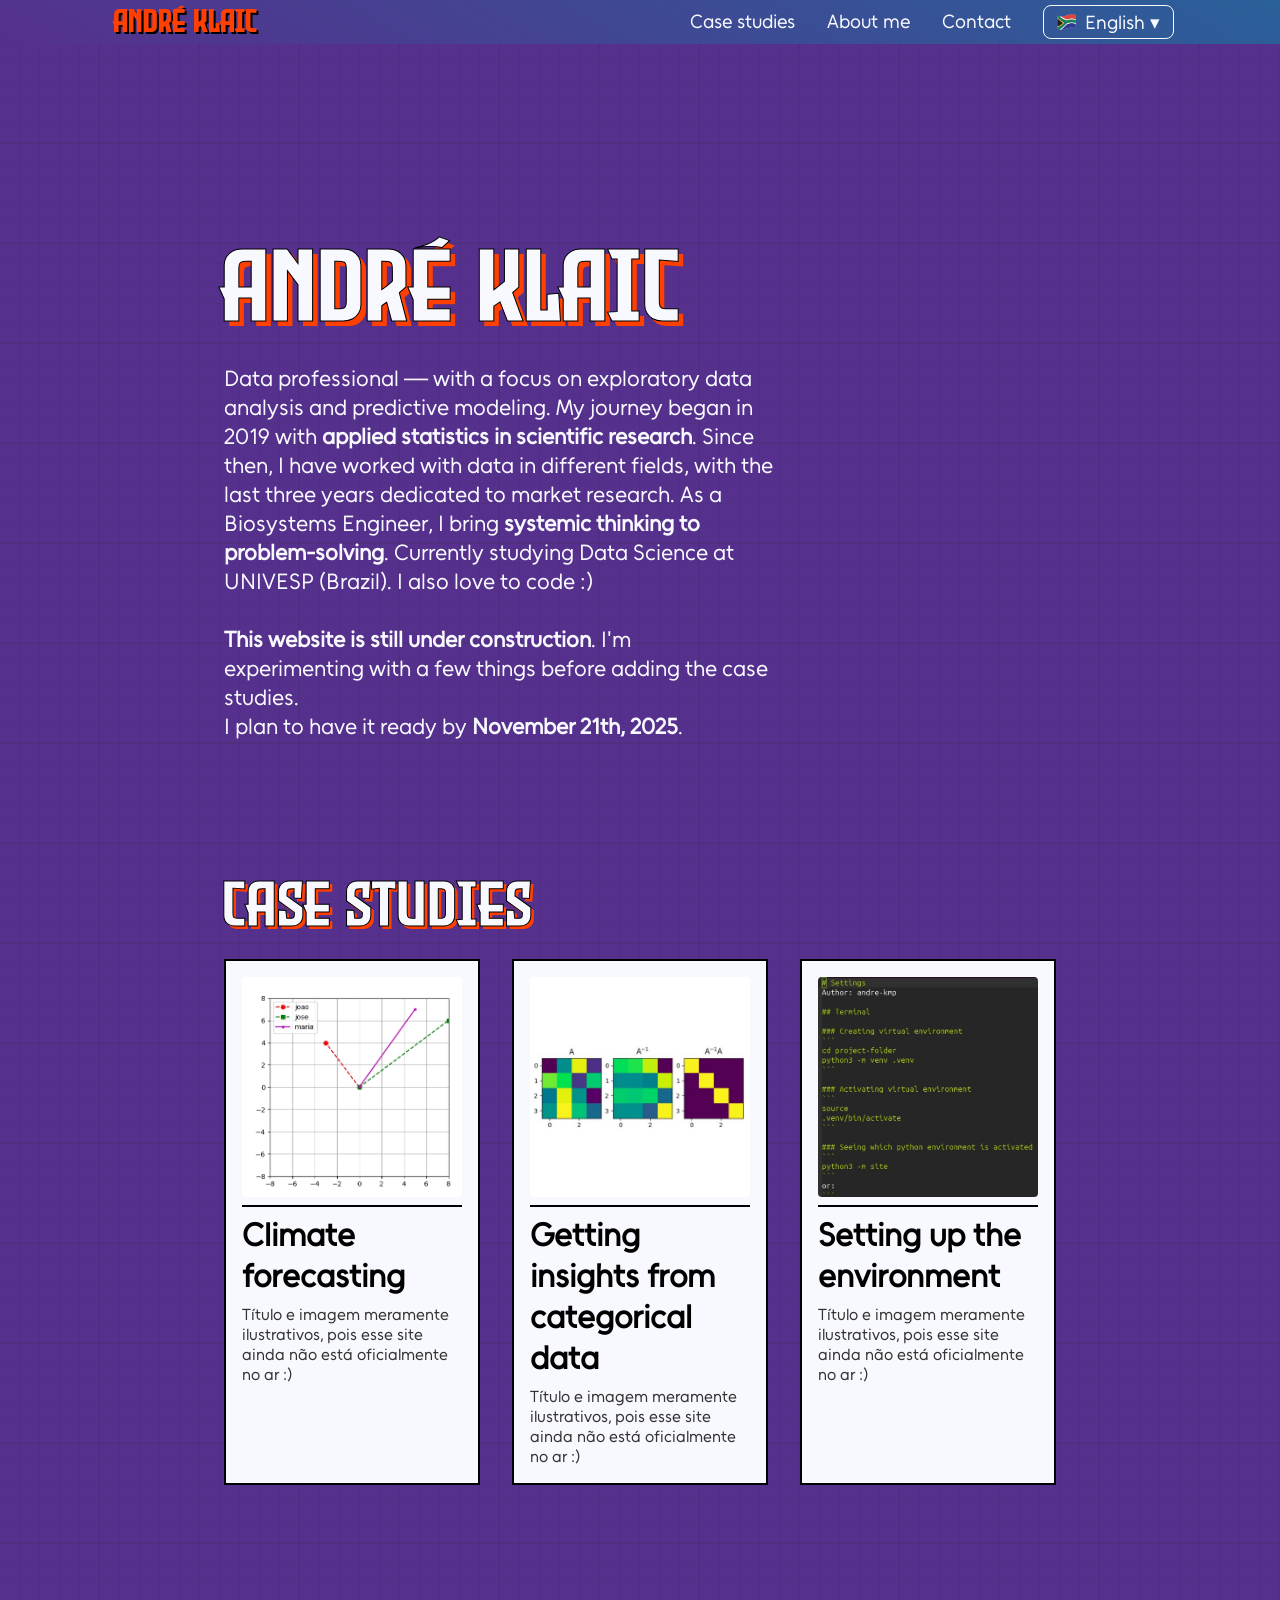
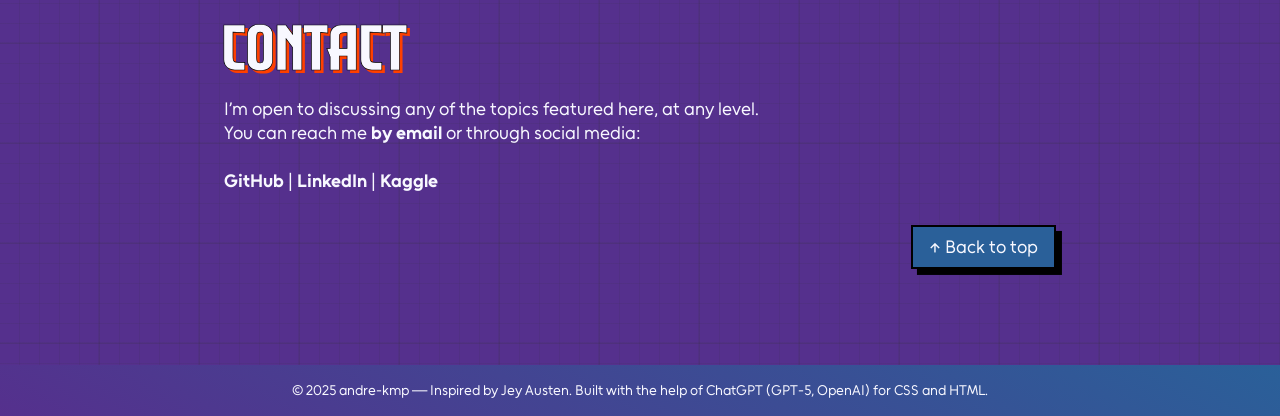
==== index.html @ 40d36c17 "update release date" ====
<!DOCTYPE html>
<html lang="en-US">
<head>
    <meta charset="UTF-8" />
    <meta name="viewport" content="width=device-width, initial-scale=1" />
    <meta name="description" content="André Klaic - Data Scientist from Tupã, SP, Brazil. This site is a hub for case studies, ideas and experiments. Feel free to reach me!" />
    <title>André Klaic | Data Scientist, Analyst and Researcher in Tupã, São Paulo, Brazil</title>
    <link rel="icon" type="image/png" href="images/favicon.png" />
    <link rel="stylesheet" href="style.css" />

    <style>
        @font-face {
            font-family: "EvilEmpire";
            src: url("fonts/Evil Empire.otf") format("truetype");
        }
        @font-face {
            font-family: "Unageo";
            src: url("fonts/Unageo-Regular.ttf") format("truetype");
        }
        @font-face {
            font-family: "UnageoBold";
            src: url("fonts/Unageo-Bold.ttf") format("truetype");
        }
        @font-face {
            font-family: "UnageoBlack";
            src: url("fonts/Unageo-Black.ttf") format("truetype");
        }
    </style>
</head>
<body>

	<header id="top">
	  <div class="header-container">
	    <div class="logo"><a href="https://andre-kmp.github.io">André Klaic</a></div>

	    <nav>	    
	      <a href="#portfolio">Case studies</a>
	      <a href="#aboutme">About me</a>
	      <a href="#contact">Contact</a>
		  <div class="language-selector">
		    <button class="lang-btn"><img src="images/icon-en.png" alt="English" class="flag-icon"> English ▾</button>
		    <ul class="lang-menu">
		      <li><a href="#"><img src="images/icon-en.png" alt="English" class="flag-icon"> English</a></li>
		      <li><a href="#"><img src="images/icon-pt.png" alt="Português" class="flag-icon"> Portuguese</a></li>
		    </ul>
		  </div>	     
	    </nav>

	    <div class="menu-toggle" onclick="toggleMenu()">☰</div>
	  </div>
	</header>

    
	<script src="js/menu.js"></script>

    
	<div class="content-wrapper">
	    <canvas id="bubbles"></canvas>
	    <main class="main-container">
            
	        <section class="intro">
	            <h1>André Klaic</h1>
                <p>Data professional — with a focus on exploratory data analysis and predictive modeling.
                My journey began in 2019 with <b>applied statistics in scientific research</b>.
                Since then, I have worked with data in different fields, with the last three years 
                dedicated to market research. As a Biosystems Engineer, I bring <b>systemic thinking to problem-solving</b>. 
                Currently studying Data Science at UNIVESP (Brazil). I also love to code :)<br><br>
                <b>This website is still under construction</b>. I'm experimenting with a few things before adding the case studies.<br>
                I plan to have it ready by <b>November 21th, 2025</b>.</p>
	        </section>

	        <section class="portfolio">
	            <h2>Case studies</h2>
	            <div class="portfolio-grid">
	                <a href="#" class="portfolio-item">
	                    <img src="images/project1.jpg" alt="Projeto 1">
	                    <div class="divider"></div>
	                    <h3>Climate forecasting</h3>
	                    <p>Título e imagem meramente ilustrativos, pois esse site ainda não está oficialmente no ar :)</p>
	                </a>
	                <a href="#" class="portfolio-item">
	                    <img src="images/project2.jpg" alt="Projeto 2">
	                    <div class="divider"></div>
	                    <h3>Getting insights from categorical data</h3>
	                    <p>Título e imagem meramente ilustrativos, pois esse site ainda não está oficialmente no ar :)</p>
	                </a>
	                <a href="#" class="portfolio-item">
	                    <img src="images/project3.jpg" alt="Projeto 3">
	                    <div class="divider"></div>
	                    <h3>Setting up the environment</h3>
	                    <p>Título e imagem meramente ilustrativos, pois esse site ainda não está oficialmente no ar :)</p>
	                </a>
	            </div>
	        </section>

	        <!-- TERCEIRA SECTION -->
	        <section id="contact" class="contact">
	            <h2>Contact</h2>
	            <p>
	            I’m open to discussing any of the topics featured here, at any level.<br>
	            You can reach me <a href="mailto:andreklaic@gmail.com" aria-label="Send an email to André Klaic">by email</a> or through social media:<br><br>
	            </p>
	            <p>
	                <a href="https://github.com/andre-kmp">GitHub</a> | 
	                <a href="https://linkedin.com/in/andreklaic">LinkedIn</a> | 
	                <a href="https://www.kaggle.com/andrekmp">Kaggle</a>
	            </p>

               <div class="back-to-top">
                   <a href="#top"> ↑ Back to top</a>
               </div>
	            
	        </section>
	    </main>
	</div>

    <footer>
        <p>© 2025 andre-kmp — Inspired by <a href="https://www.jeyausten.com/">Jey Austen</a>. Built with the help of ChatGPT (GPT-5, OpenAI) for CSS and HTML.</p>
    </footer>

<script src="https://d3js.org/d3.v3.min.js"></script>
<script src="js/bubbles.js"></script>

</body>
</html>
---- style.css ----
/* RESET */
* {
    margin: 0;
    padding: 0;
    box-sizing: border-box;
}

html {

    scroll-behavior: smooth;
	
}


/* FONTES BASE E CORES */
body {
    font-family: "Unageo", sans-serif;
    font-size: 22px;
    background: #f8f8ff;
    color: #f8f8ff;
}

/* HEADER */
header {
  background: linear-gradient(30deg, #55308d, #2a6099);
  height:44px;
  display: flex;
  justify-content: center;
  align-items: center;
}

.header-container {
  display: flex;
  justify-content: space-between;
  align-items: left;
  flex-wrap: nowrap;
  padding: 0 1rem;
  max-width: 90%;
  width: 1100px;
  position: relative;
}



/* Logo */
header .logo {
  font-family: "EvilEmpire", sans-serif;
  font-size: 2rem;
  color: #ff4000;
  text-shadow: 0.035em 0.035em 0px black;
  margin-left: 0.5rem;
}

header .logo a {
  color: #ff4000;
  text-decoration: none;
  font-family: "EvilEmpire", sans-serif;
  font-size: 2rem;
  text-shadow: 0.05em 0.05em 0px black;
  display: inline-block;
  cursor: pointer;
}

header nav {
  display: flex;
  gap: 2rem;
  align-items: center;
}

header nav a {
  color: #f8f8ff;
  text-decoration: none;
  font-family: "Unageo", sans-serif;
  font-size: clamp(1.2rem, 2vw, 1rem);
  line-height: 1;
  padding: 0.5rem 0rem;
  display: inline-block;
  transition: background-color 0.3s ease;
}

header nav a:hover {
  font-family: "UnageoBold", sans-serif;
  background-color: #ff4000;
}

.menu-toggle {
  display: none;
  font-size: 2rem;
  color: #f8f8ff;
  cursor: pointer;
}

/* LANGUAGE SELECTOR */

.language-selector {
  position: relative;
  display: inline-block;
  align-items: center;
}


.lang-btn {
  display: flex;
  gap: 0.2rem;
  background: transparent;
  padding: 0.2rem 0.8rem;
  font-family: "Unageo", sans-serif;
  font-size: clamp(1.2rem, 2vw, 1rem);
  border: 1px solid #f8f8ff;
  border-radius: 8px;
  cursor: pointer;
  color: #f8f8ff;
  align-items: center;
}


.lang-menu {
  display: none;
  position: absolute;
  top: 100%;
  left: 0;
  background: linear-gradient(30deg, #55308d, #2a6099);
  list-style: none;
  padding: 0.2rem 0.2rem;
  border: 0.3px solid #55308d;
  border-radius: 3px;
  margin-top: 8px;
  min-width: 8rem;
  z-index: 10;
}

.lang-menu a {
  color: #f8f8ff;
  text-decoration: none;
  font-family: "Unageo", sans-serif;
  font-size: clamp(1rem, 1.4vw, 0.8rem);
  line-height: 1;
  padding: 0rem 0.2rem;
  display: inline-block;
  transition: background-color 0.3s ease;
}

.lang-menu a:hover {
  font-family: "UnageoBold", sans-serif
  background-color: #ff4000;
}

.language-selector.open .lang-menu {
  display: block;
}

.flag-icon {
  height: 1em;
  width: auto;
  vertical-align: -0.15em;
  margin-right: 6px; 
}


/* CONTAINER PRINCIPAL */

.content-wrapper {
  position: relative; 
  z-index: 1; 
  background-color: #55308d;
  background-image:
    linear-gradient(rgba(51, 51, 51, .1) 2px, transparent 2px),
    linear-gradient(90deg, rgba(51, 51, 51, .1) 2px, transparent 2px),
    linear-gradient(rgba(51,51,51,.1) 1px, transparent 1px),
    linear-gradient(90deg, rgba(51,51,51,.1) 1px, transparent 1px);
  background-size: 100px 100px, 100px 100px, 20px 20px, 20px 20px;
  background-position: -2px -2px, -2px -2px, -1px -1px, -1px -1px;
  background-repeat: repeat;
  min-height: calc(100vh - 44px - 60px);
  padding-top: 2rem;
  padding-bottom: 2rem;
}

#bubbles {
    position: absolute;
    top: 25%;
    width: 60vw;
    margin-left: 35vw;
    height: 100vh;
    z-index: 0;
    background: transparent;
}


.main-container {
    max-width: 70%;
    margin: 10vh auto 0 auto;
    padding: 0 2rem;
}

/* SECTIONS */
section {
    padding: 4rem 0;
}



/* INTRO */
.intro {
    max-width: 66%;
    margin-left: 0;
}

.intro h1 {
    font-family: "EvilEmpire", sans-serif;
    font-size: clamp(3.5rem, 8vw, 7rem);
    font-weight: 500;
    margin-bottom: 1rem;
    -webkit-text-stroke: 1px #000000;
    -webkit-text-fill-color: #F8F8FF;
    text-shadow: 0.05em 0.05em 0em #ff4000;
}


/* PORTFOLIO */
.portfolio h2 {
    text-align: left;
    font-family: "EvilEmpire", sans-serif;
    font-size: clamp(2.5rem, 5vw, 4rem);
    font-weight: 500;
    margin-bottom: 1rem;
    -webkit-text-stroke: 1px #000000;
    -webkit-text-fill-color: #f8f8ff;
    text-shadow: 0.05em 0.05em 0em #ff4000;
}

/* Grid do portfólio flexível */
.portfolio-grid {
    display: grid;
    grid-template-columns: repeat(auto-fit, minmax(250px, 1fr));
    gap: 2rem;
}

.portfolio-item {
  border: 2px solid black;
  padding: 1rem;
  max-width: 450px;
  text-align: left;
  text-decoration: none;
  display: flex;
  flex-direction: column;
  gap: 0.5rem;
  position: relative;
  background: #f8f8ff;
  transition: box-shadow 0.01s ease-in-out;
}


.portfolio-item:hover {
  transform: scale(1.02);
  box-shadow: 0.25em 0.25em 0em #ff4000;
}

.portfolio-item img {
  width: 100%;
  height: auto;
  border-radius: 4px;
  display: block;
}

.divider {
  height: 2px;
  background-color: black;
  width: 100%;
  margin: 0 auto;
}

.portfolio-item h3 {
  font-family: "Unageo", sans-serif;
  font-size: 2rem;
  color: black;
  text-decoration: none;
  margin: 0;
}


.portfolio-item p {
  font-family: "Unageo", sans-serif;
  font-size: 1rem;
  margin: 0;
  color: #333;
}


/* CONTATO */

.contact h2 {
    text-align: left;
    font-family: "EvilEmpire", sans-serif;
    font-size: clamp(2.5rem, 5vw, 4rem);
    font-weight: 500;
    margin-bottom: 0.6rem;
    -webkit-text-stroke: 0.66px #000000;
    -webkit-text-fill-color: #f8f8ff;
    text-shadow: 0.05em 0.05em 0em #ff4000;
}

.contact {
    max-width: 100%;
    margin: 0;
    font-size: 18px;
}

.contact a {
  font-family: UnageoBold;
  color: inherit;
  text-decoration: none;
  transition: all 0.01s ease;
}

.contact a:hover {
  font-family: UnageoBlack;
  background: #f04000;
}

.back-to-top {
  margin-top: 2rem;
  text-align: right;
}

.back-to-top a {
  display: inline-block;
  background-color: #2a6099;
  color: #f8f8ff;
  font-family: "Unageo", sans-serif;
  padding: 0.5rem 1rem;
  border: 2px solid black;
  border-radius: 0px;
  text-decoration: none;
  box-shadow: 0.33em 0.33em 0em #000000;
  transition: background-color 0.01s ease;
  cursor: pointer;
  z-index: 3;
}

.back-to-top a:hover {
  background-color: #ff4000;
  font-family: "Unageo", sans-serif;
  z-index: 3;
  
}

/* FOOTER */
footer {
    text-align: center;
    padding: 1rem;
    background: linear-gradient(30deg, #55308d, #2a6099);
    font-size: 0.9rem;
}

footer a {
	color: inherit;
	text-decoration: none;
}

/* RESPONSIVIDADE */
	
/* Para telas menores que 768px */
@media (max-width: 768px) {

	header {
		height: 44px;
		padding: 1rem;
	}

	.header-container {
		flex-direction: row;
		justify-content: space-between;
		align-items: center;
		padding-left: 0.5rem;
		padding-right: 0.5rem;
		max-width: 100%;
		gap: 1rem;
	}

	header .logo {
		font-size: 2.5rem;
		margin-left: 0.5rem;
	}

	.menu-toggle {
		display: block;
	}

	header nav {
		display: none;
		flex-direction: column;
		position: absolute;
		top: 44px;
		right: 0;
		width: 200px;
		background: linear-gradient(30deg, #55308d, #2a6099);
		padding: 1rem;
		gap: 1rem;
		box-shadow: 0 4px 15px rgba(0,0,0,0.3);
		z-index: 1000;
	}

	header nav.show {
		display: flex;
	}
	
	header nav a {
		padding: 0.5rem 0;
	}

	.language-selector {
		text-align: left;
	}

	.lang-btn {
	width: 100%;
		justify-content: space-between;
	}

	.main-container {
	    max-width: 100%;
	    margin: 3vh auto 0 auto;
	    padding-left: 5vh;
	    padding-right: 5vh;
	}

	#bubbles {
    	display: none;
	}

	.intro {
	    max-width: 100%;
	    margin-left: 0;
	}

    .intro h1 {
        max-width: 100%;
        font-size: 4rem;
    }

	.content-wrapper {
		padding-top: 1rem;
		padding-left: 0.5rem;
		padding-right: 0.5rem;
	}

}

/* Para telas menores que 500px */
@media (max-width: 500px) {

	.main-container {
	    padding: 0 2vh;
	}
	
    .portfolio-grid {
        grid-template-columns: 1fr;
    }

    .intro h1 {
        font-size: 3.2rem;
    }

}
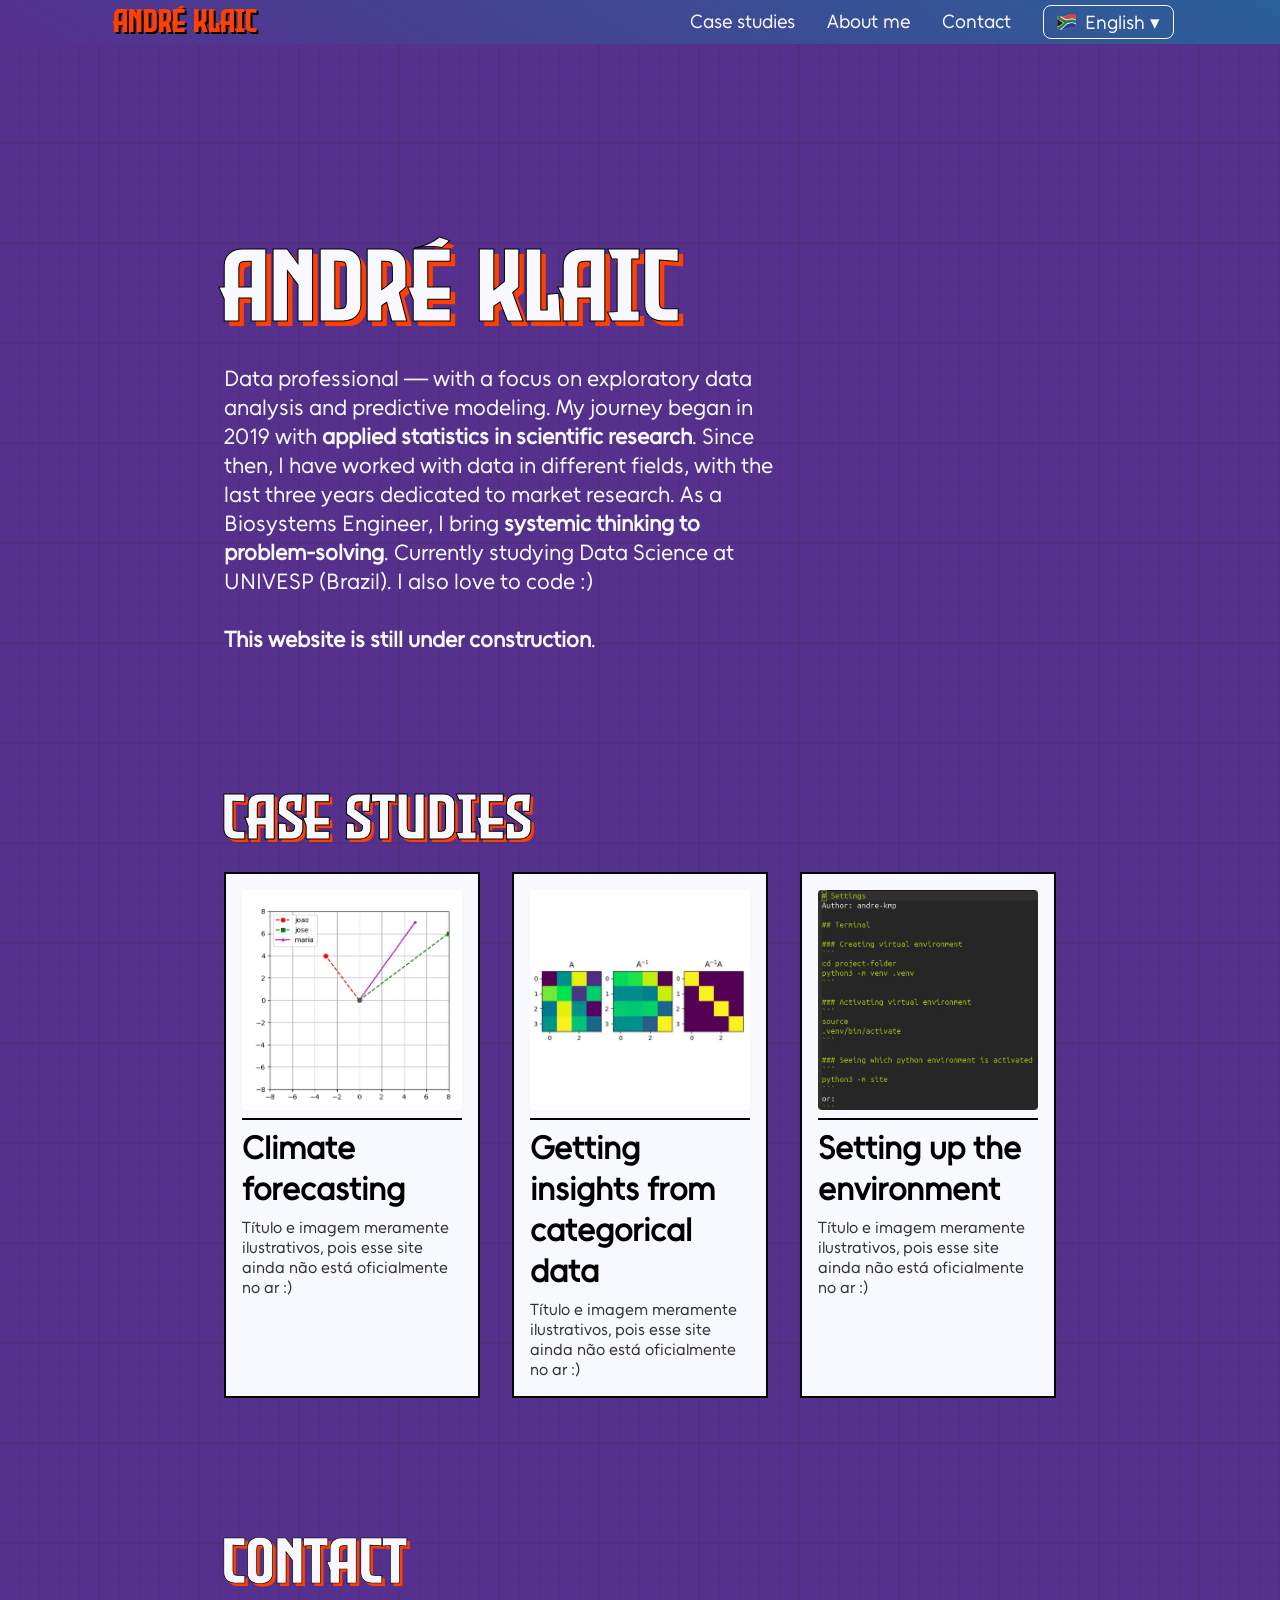
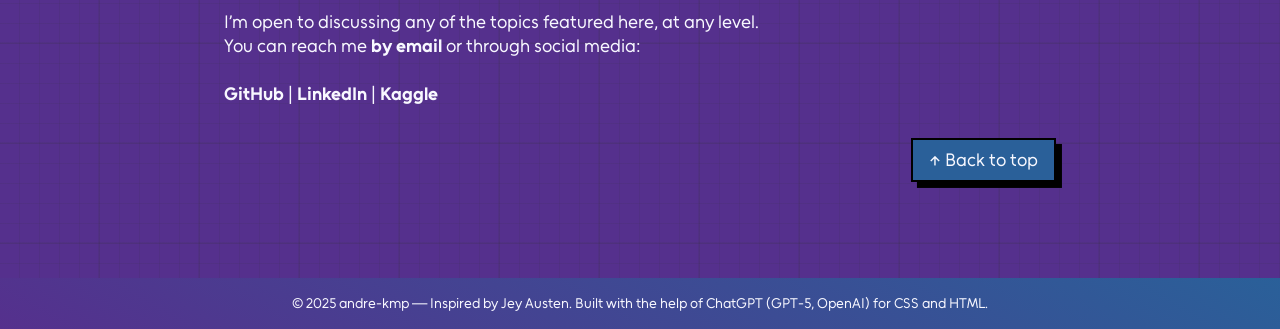
==== commit 162d4d9b: "update under construction statement" ====
--- a/index.html
+++ b/index.html
@@ -65,8 +65,7 @@
                 Since then, I have worked with data in different fields, with the last three years 
                 dedicated to market research. As a Biosystems Engineer, I bring <b>systemic thinking to problem-solving</b>. 
                 Currently studying Data Science at UNIVESP (Brazil). I also love to code :)<br><br>
-                <b>This website is still under construction</b>. I'm experimenting with a few things before adding the case studies.<br>
-                I plan to have it ready by <b>November 21th, 2025</b>.</p>
+                <b>This website is still under construction</b>.
 	        </section>
 
 	        <section class="portfolio">
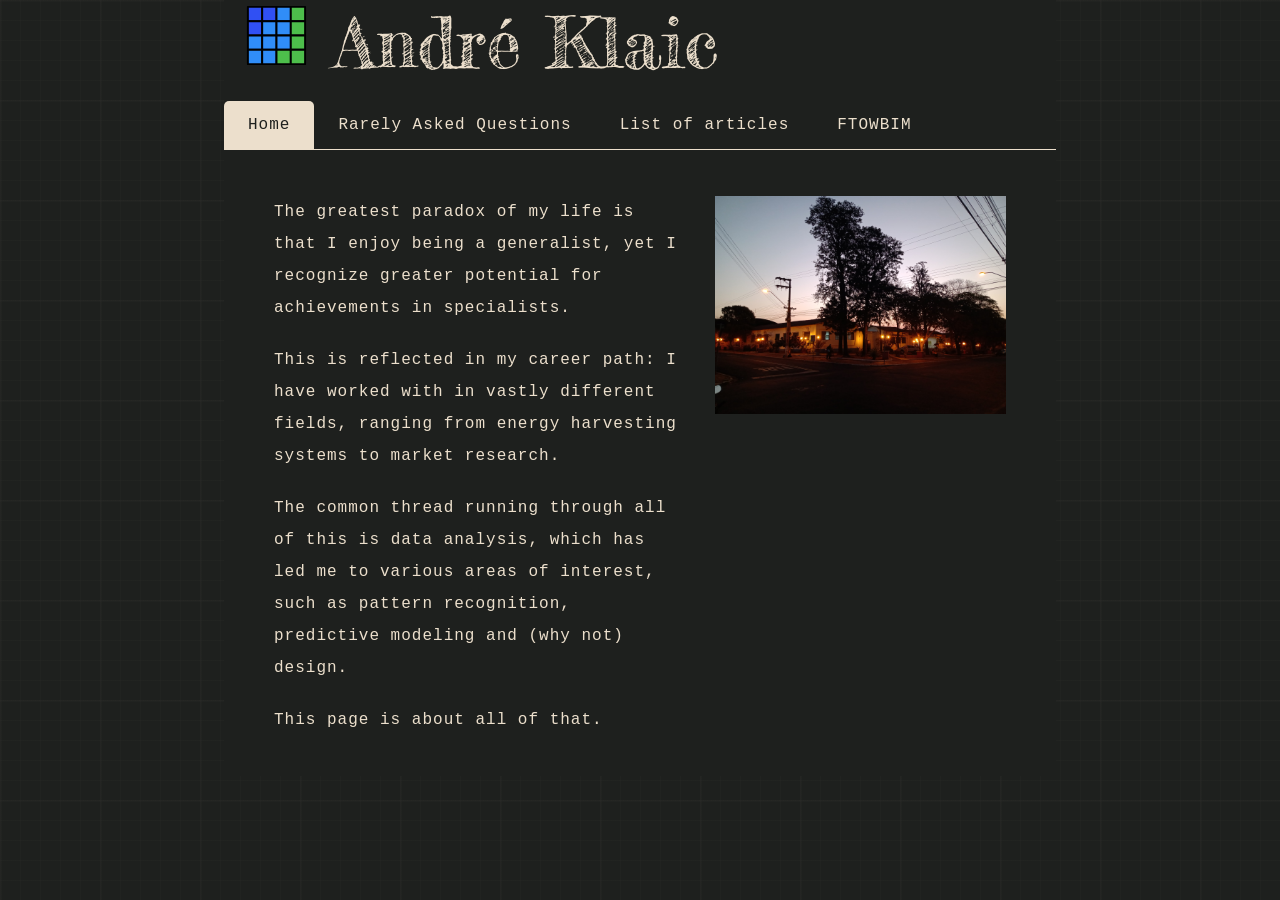
==== commit 2e3a6f71: "Feeling proud enough to commit this complete update. Next essential steps: 1. review grammar and ort" ====
--- a/index.html
+++ b/index.html
@@ -1,124 +1,75 @@
-<!DOCTYPE html>
-<html lang="en-US">
-<head>
-    <meta charset="UTF-8" />
-    <meta name="viewport" content="width=device-width, initial-scale=1" />
-    <meta name="description" content="André Klaic - Data Scientist from Tupã, SP, Brazil. This site is a hub for case studies, ideas and experiments. Feel free to reach me!" />
-    <title>André Klaic | Data Scientist, Analyst and Researcher in Tupã, São Paulo, Brazil</title>
-    <link rel="icon" type="image/png" href="images/favicon.png" />
-    <link rel="stylesheet" href="style.css" />
+<!doctype html>
+<html>
+   <head>
+     <!-- Settings -->
+     <meta charset="utf-8" />
+     <meta name="viewport" content="width=device-width" />
+     <!-- Search indexing -->
+     <meta name="author" content="André Klaic"/>
+     <meta
+         name="description"
+         content="Welcome to my webpage. Feel free to read my writings about my projects and thoughts. You are going to find content about data analysis and modeling." />
+     <!-- CSS  -->
+     <link href="styles/style.css" rel="stylesheet" />
+     <!-- Main font -->
+     <link rel="preconnect" href="https://fonts.googleapis.com">
+     <link rel="preconnect" href="https://fonts.gstatic.com" crossorigin>
+     <link href="https://fonts.googleapis.com/css2?family=Lexend+Deca:wght@100..900&display=swap" rel="stylesheet">
 
-    <style>
-        @font-face {
-            font-family: "EvilEmpire";
-            src: url("fonts/Evil Empire.otf") format("truetype");
-        }
-        @font-face {
-            font-family: "Unageo";
-            src: url("fonts/Unageo-Regular.ttf") format("truetype");
-        }
-        @font-face {
-            font-family: "UnageoBold";
-            src: url("fonts/Unageo-Bold.ttf") format("truetype");
-        }
-        @font-face {
-            font-family: "UnageoBlack";
-            src: url("fonts/Unageo-Black.ttf") format("truetype");
-        }
-    </style>
-</head>
-<body>
+     <!-- Title font -->
+     <link rel="preconnect" href="https://fonts.googleapis.com">
+     <link rel="preconnect" href="https://fonts.gstatic.com" crossorigin>
+     <link href="https://fonts.googleapis.com/css2?family=Cinzel+Decorative:wght@400;700;900&display=swap" rel="stylesheet">
 
-	<header id="top">
-	  <div class="header-container">
-	    <div class="logo"><a href="https://andre-kmp.github.io">André Klaic</a></div>
+     <link rel="preconnect" href="https://fonts.googleapis.com">
+     <link rel="preconnect" href="https://fonts.gstatic.com" crossorigin>
+     <link href="https://fonts.googleapis.com/css2?family=Rubik+80s+Fade&display=swap" rel="stylesheet">
 
-	    <nav>	    
-	      <a href="#portfolio">Case studies</a>
-	      <a href="#aboutme">About me</a>
-	      <a href="#contact">Contact</a>
-		  <div class="language-selector">
-		    <button class="lang-btn"><img src="images/icon-en.png" alt="English" class="flag-icon"> English ▾</button>
-		    <ul class="lang-menu">
-		      <li><a href="#"><img src="images/icon-en.png" alt="English" class="flag-icon"> English</a></li>
-		      <li><a href="#"><img src="images/icon-pt.png" alt="Português" class="flag-icon"> Portuguese</a></li>
-		    </ul>
-		  </div>	     
-	    </nav>
+     <link rel="preconnect" href="https://fonts.googleapis.com">
+     <link rel="preconnect" href="https://fonts.gstatic.com" crossorigin>
+     <link href="https://fonts.googleapis.com/css2?family=Yuji+Syuku&display=swap" rel="stylesheet">
 
-	    <div class="menu-toggle" onclick="toggleMenu()">☰</div>
-	  </div>
-	</header>
+     <link rel="preconnect" href="https://fonts.googleapis.com">
+     <link rel="preconnect" href="https://fonts.gstatic.com" crossorigin>
+     <link href="https://fonts.googleapis.com/css2?family=Fredericka+the+Great&display=swap" rel="stylesheet">
+     <!-- Browser -->
+     <link rel="icon" href="images/favicon2.svg" type="image/x-icon" />
+     <title>André Klaic</title>
+   </head>
 
+   <body>
+     <!-- Título -->
+     <h1 class="page-title">
+         <img class="title-icon" src="images/favicon2.svg" alt="heatmap icon" />
+         André Klaic
+     </h1>
+    <!--Navigation bar -->
+     <nav>
+       <ul class="main-nav">
+         <!-- Links -->
+         <li><a href="./index.html" class="active">Home</a></li>
+         <li><a href="pages/interview.html">Rarely Asked Questions</a></li>
+         <li><a href="pages/all-writings.html">List of articles</a></li>
+         <li><a href="pages/ftowbim.html">FTOWBIM</a></li>
+       </ul>
+     </nav>
+
+    <!-- Short introduction -->
+    <article class="home">
+
+       <img src="images/lelio-corner.jpg" 
+            alt="Código de configuração de criação de ambiente virtual em python"
+            class="home-img"/>
     
-	<script src="js/menu.js"></script>
+       <p class="home">The greatest paradox of my life is that I enjoy being a generalist,
+       yet I recognize greater potential for achievements in specialists.</p>
+       <p class="home">This is reflected in my career path: I have worked with in vastly different fields,
+       ranging from energy harvesting systems to market research.</p>
+       <p class="home">The common thread running through all of this is <span class="highlight">data analysis</span>, which has led me to various areas 
+       of interest, such as <span class="highlight">pattern recognition</span>, <span class="highlight">predictive modeling</span> and (why not) <span class="highlight">design</span>.</p>
+       <p class="home">This page is about all of that.</p>
+     </article>
+       
+   </body>
 
-    
-	<div class="content-wrapper">
-	    <canvas id="bubbles"></canvas>
-	    <main class="main-container">
-            
-	        <section class="intro">
-	            <h1>André Klaic</h1>
-                <p>Data professional — with a focus on exploratory data analysis and predictive modeling.
-                My journey began in 2019 with <b>applied statistics in scientific research</b>.
-                Since then, I have worked with data in different fields, with the last three years 
-                dedicated to market research. As a Biosystems Engineer, I bring <b>systemic thinking to problem-solving</b>. 
-                Currently studying Data Science at UNIVESP (Brazil). I also love to code :)<br><br>
-                <b>This website is still under construction</b>.
-	        </section>
-
-	        <section class="portfolio">
-	            <h2>Case studies</h2>
-	            <div class="portfolio-grid">
-	                <a href="#" class="portfolio-item">
-	                    <img src="images/project1.jpg" alt="Projeto 1">
-	                    <div class="divider"></div>
-	                    <h3>Climate forecasting</h3>
-	                    <p>Título e imagem meramente ilustrativos, pois esse site ainda não está oficialmente no ar :)</p>
-	                </a>
-	                <a href="#" class="portfolio-item">
-	                    <img src="images/project2.jpg" alt="Projeto 2">
-	                    <div class="divider"></div>
-	                    <h3>Getting insights from categorical data</h3>
-	                    <p>Título e imagem meramente ilustrativos, pois esse site ainda não está oficialmente no ar :)</p>
-	                </a>
-	                <a href="#" class="portfolio-item">
-	                    <img src="images/project3.jpg" alt="Projeto 3">
-	                    <div class="divider"></div>
-	                    <h3>Setting up the environment</h3>
-	                    <p>Título e imagem meramente ilustrativos, pois esse site ainda não está oficialmente no ar :)</p>
-	                </a>
-	            </div>
-	        </section>
-
-	        <!-- TERCEIRA SECTION -->
-	        <section id="contact" class="contact">
-	            <h2>Contact</h2>
-	            <p>
-	            I’m open to discussing any of the topics featured here, at any level.<br>
-	            You can reach me <a href="mailto:andreklaic@gmail.com" aria-label="Send an email to André Klaic">by email</a> or through social media:<br><br>
-	            </p>
-	            <p>
-	                <a href="https://github.com/andre-kmp">GitHub</a> | 
-	                <a href="https://linkedin.com/in/andreklaic">LinkedIn</a> | 
-	                <a href="https://www.kaggle.com/andrekmp">Kaggle</a>
-	            </p>
-
-               <div class="back-to-top">
-                   <a href="#top"> ↑ Back to top</a>
-               </div>
-	            
-	        </section>
-	    </main>
-	</div>
-
-    <footer>
-        <p>© 2025 andre-kmp — Inspired by <a href="https://www.jeyausten.com/">Jey Austen</a>. Built with the help of ChatGPT (GPT-5, OpenAI) for CSS and HTML.</p>
-    </footer>
-
-<script src="https://d3js.org/d3.v3.min.js"></script>
-<script src="js/bubbles.js"></script>
-
-</body>
 </html>
--- a/styles/style.css
+++ b/styles/style.css
@@ -0,0 +1,354 @@
+
+/* Color palette */
+/* 1 is darker, 4 is lighter */
+
+:root {
+  --palette1-color1: #1e201e;
+  --palette1-color2: #3c3d37;
+  --palette1-color3: #697565;
+  --palette1-color4: #ecdfcc;
+}
+
+html {
+    background-color: var(--palette1-color1);
+    background-image:
+      linear-gradient(rgba(60, 61, 55, .1) 2px, transparent 2px),
+      linear-gradient(90deg, rgba(60, 61, 55, .1) 2px, transparent 2px),
+      linear-gradient(rgba(60, 61, 55, .1) 1px, transparent 1px),
+      linear-gradient(90deg, rgba(60, 61, 55, .1) 1px, transparent 1px);
+    background-size: 100px 100px, 100px 100px, 20px 20px, 20px 20px;
+	font-family: "Courier New", "Courier", monospace;
+	font-size: 16px;
+    font-weight: normal;
+	color: var(--palette1-color4);
+}
+
+body {
+    margin: 0 auto;
+	width: 65vw;
+	height: 100%;
+    /*background-image: url("images/pattern.jpg");*/
+	background: var(--palette1-color1);
+	padding: 0 0px 20px 0px;
+}
+
+@media (width <= 800px){
+
+    /*settings to improve readability in thicker screen sizes*/
+
+	body {
+		background-color: blue;
+	}
+}
+
+/* Header  */
+
+h1.page-title {
+	margin: 0 auto;
+	font-family: "Fredericka the Great", serif;
+    font-weight: 400;
+    font-style: normal;
+	color: var(--palette1-color4);
+	font-size: 70px;
+	padding: 0px 20px 0px 20px;
+	text-align: left;
+}
+
+h1 .title-icon {
+    height: 65px;
+    width: auto;
+    vertical-align: center;
+    display: inline-block;
+    margin-right: 0;
+}
+
+/* Navigation bar */
+
+nav {
+	background-color: var(--palette1-color1);	
+}
+
+.main-nav {
+	list-style: none;
+	/*border: 2px solid red;*/
+	display: flex;
+	padding: 0px 0px 0px 0px;
+	/*border-top: 1px solid #ecdfcc;*/
+    border-bottom: 1px solid var(--palette1-color4);
+}
+
+.main-nav li {
+	font-size: inherit;
+	line-height: 2;
+	letter-spacing: 1px;
+}
+
+.main-nav a {
+	padding: 0.5em 1.5em;
+	display: block;
+}
+
+.main-nav a:link {
+	color: var(--palette1-color4);
+	text-decoration: none;
+}
+
+.main-nav a:visited {
+	color: var(--palette1-color3);
+	text-decoration: none;
+}
+
+.main-nav a:hover {
+	text-decoration: none;
+	color: var(--palette1-color4);
+	background-color: var(--palette1-color1);
+	font-weight: bold;
+}
+
+.main-nav a.active {
+	background-color: var(--palette1-color4);
+	color: var(--palette1-color1);
+	border-radius: 5px 5px 0px 0px;
+}
+
+/* Home-page content */
+
+article.home {
+	padding-top: 30px;
+}
+
+.home-img{
+    float: right;
+	width: 35%;
+	max-width: 500px;
+	min-width: 35%;
+	padding-right: 50px;
+}
+
+p.home {
+	/*font-size: 14px;*/
+	line-height: 2;
+	letter-spacing: 1px;
+	/*border: 3px solid #00ff00;*/
+	margin: 0px 45% 20px 50px;
+}
+
+/* Utils for every published text */
+
+h2 {
+	text-align: left;
+	font-size: 36px;
+	margin-bottom: 0;
+}
+
+p.published_on {
+	font-style: italic;
+	margin-bottom: 1.5em;
+}
+
+p.published_on::before {
+	content: "Published on "
+}
+
+
+h3 {
+	font-size: 24px;
+	margin-bottom: 0;
+}
+
+h3 + p {
+	margin-top: 0.5em;
+}
+
+article.content {
+	margin-top: 50px;
+	margin-left: 5%;
+	margin-right: 5%;
+	/*border: 5px solid yellow;*/
+}
+
+.content p {
+	line-height: 2;
+}
+
+.big_list li::marker {
+	font-size: 24px;
+}
+
+hr {
+	text-align: center;
+	border: transparent;
+}
+
+hr::after {
+	content: ". . .";
+	line-height: 1.5em;
+}
+
+p.ps_text {
+	font-style: italic;
+}
+
+ul.article_list li::marker {
+    content: "- "
+}
+
+span.highlight {
+	background-color: transparent; 
+}
+
+.go_back {
+	background-color: var(--palette1-color4);
+	color: 1px solid var(--palette1-color2);
+	font-family: "Courier New", "Courier", monospace;
+	border: 1px solid transparent;
+	border-radius: 10px;
+	padding: 1em;
+}
+
+.go_back {
+	background-color: transparent;
+	color: 1px solid var(--palette1-color4);
+	font-family: "Courier New", "Courier", monospace;
+	font-size: inherit;
+	border: 1px solid var(--palette1-color4);
+	border-radius: 10px;
+	padding: 0.75em 1em 0.5em 1em;
+	float: right;
+	margin-bottom: 2em;
+	margin-right: 50px;
+}
+
+.go_back:hover {
+	background-color: var(--palette1-color4);
+	color: var(--palette1-color2);
+	font-weight: bold;
+	border: 0px solid transparent;
+}
+
+/* List of articles */
+
+.container {
+    justify-content: left;
+    width: 90%;
+    display: grid;
+    grid-template-columns: 100%;
+	margin-top: 50px;
+	margin-left: 5%;
+	margin-right: 5%;
+}
+
+.box {
+    width: inherit;
+    margin: 20px 0 1em 0;
+    background: transparent;
+    text-decoration: none;
+}
+
+.box:link {
+    text-decoration: none;
+}
+
+.box:hover {
+	transform: scale(1.02);
+    text-decoration: dotted;
+    font-weight: normal;
+}
+
+.box img {
+    float: left;
+    background: blue;
+	height: 100px;
+	margin-right: 1em;
+	border-radius: 3px;
+}
+
+.box h3 {
+    margin-top: 0px;
+    color: var(--palette1-color4);
+}
+
+.box p {
+    color: var(--palette1-color4);
+}
+
+.divider {
+	height: 1px;
+	background-color: var(--palette1-color2);
+	width: inherit;
+}
+
+
+/* Interview */
+
+p.question, p.answer {
+	/*border: 3px solid blue;*/;
+	line-height: 2;
+	letter-spacing: 1px;
+	/*border: 3px solid #00ff00;*/
+	margin: 20px 40px 0px 0px;
+}
+
+p.question {
+	font-weight: bolder;
+}
+
+p.answer {
+	font-weight: normal;
+	margin-top: 0;
+	/*width: 100%;*/
+}
+
+/* FTOWBIM */
+
+h3.title_ftowbim {
+	text-align: center;
+	margin-top: 75px;
+}
+
+img.img_ftowbim {
+	width: 10%;
+	height: auto;
+	display: block;
+	margin-left: auto;
+	margin-right: auto;
+	margin-top: 2em;
+	margin-bottom: 2em;
+}
+
+p.random_message {
+	text-align: center;
+	font-style: italic;
+	letter-spacing: 1.5px;
+}
+
+#spinning {
+	opacity: 0;
+	transition: opacity 4s ease, transform 0.8s ease;
+}
+
+#spinning.fade_in {
+	opacity: 1;
+}
+
+#spinning.spin_active{
+	transform: rotate(720deg);
+}
+
+/* Links  */
+
+a:link {
+	color: var(--palette1-color4);
+	text-decoration: underline dotted;
+}
+
+a:visited {
+	color: var(--palette1-color3);
+	text-decoration: underline dotted;
+}
+
+a:hover {
+	text-decoration: underline dotted;
+	color: var(--palette1-color3);
+	font-weight: bold;
+}
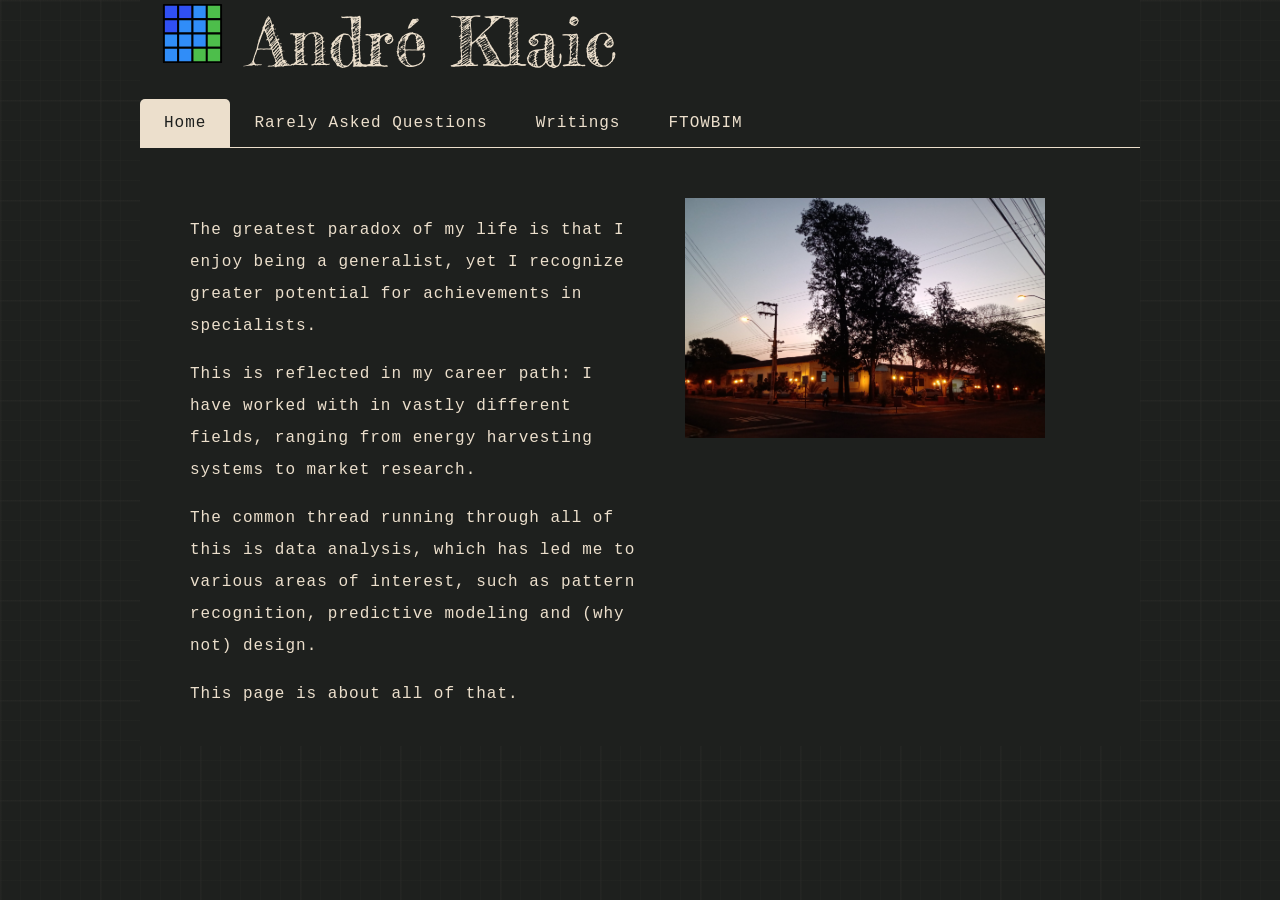
==== commit dc1e6383: "Push "responsive-design-oriented-changes" in html and image files Almost forgot it." ====
--- a/index.html
+++ b/index.html
@@ -3,7 +3,7 @@
    <head>
      <!-- Settings -->
      <meta charset="utf-8" />
-     <meta name="viewport" content="width=device-width" />
+     <meta name="viewport" content="width=device-width, initial-scale=1" />
      <!-- Search indexing -->
      <meta name="author" content="André Klaic"/>
      <meta
@@ -40,7 +40,14 @@
    <body>
      <!-- Título -->
      <h1 class="page-title">
-         <img class="title-icon" src="images/favicon2.svg" alt="heatmap icon" />
+         <img class="title-icon"
+         src="images/favicon2.svg"
+         alt="A 4x4 grid icon with a heavy black outline on a white background.
+              The squares are colored in varying shades, suggesting a heatmap visualization.
+              The upper-left corner contains deep blue squares, which transition to medium blue and then lighter blue.
+              The right side and bottom-right section are filled with vibrant green squares, 
+              creating a gradient from left to right and top to bottom."
+         title="Heatmap icon" />
          André Klaic
      </h1>
     <!--Navigation bar -->
@@ -49,27 +56,40 @@
          <!-- Links -->
          <li><a href="./index.html" class="active">Home</a></li>
          <li><a href="pages/interview.html">Rarely Asked Questions</a></li>
-         <li><a href="pages/all-writings.html">List of articles</a></li>
+         <li><a href="pages/all-writings.html">Writings</a></li>
+         <li><a href="pages/ftowbim.html">FTOWBIM</a></li>
+       </ul>
+     </nav>
+
+     <nav>
+       <ul class="tiny-nav">
+         <!-- Links -->
+         <li><a href="./index.html" class="active">Home</a></li>
+         <li><a href="pages/interview.html">RAQ</a></li>
+         <li><a href="pages/all-writings.html">Writings</a></li>
          <li><a href="pages/ftowbim.html">FTOWBIM</a></li>
        </ul>
      </nav>
 
     <!-- Short introduction -->
-    <article class="home">
+    
+    <article class="home">    
+
+       <div class="text-block">
+	       <p class="home">The greatest paradox of my life is that I enjoy being a generalist,
+	       yet I recognize greater potential for achievements in specialists.</p>
+	       <p class="home">This is reflected in my career path: I have worked with in vastly different fields,
+	       ranging from energy harvesting systems to market research.</p>
+	       <p class="home">The common thread running through all of this is <span class="highlight">data analysis</span>, which has led me to various areas 
+	       of interest, such as <span class="highlight">pattern recognition</span>, <span class="highlight">predictive modeling</span> and (why not) <span class="highlight">design</span>.</p>
+	       <p class="home">This page is about all of that.</p>
+	   </div>
 
        <img src="images/lelio-corner.jpg" 
-            alt="Código de configuração de criação de ambiente virtual em python"
-            class="home-img"/>
-    
-       <p class="home">The greatest paradox of my life is that I enjoy being a generalist,
-       yet I recognize greater potential for achievements in specialists.</p>
-       <p class="home">This is reflected in my career path: I have worked with in vastly different fields,
-       ranging from energy harvesting systems to market research.</p>
-       <p class="home">The common thread running through all of this is <span class="highlight">data analysis</span>, which has led me to various areas 
-       of interest, such as <span class="highlight">pattern recognition</span>, <span class="highlight">predictive modeling</span> and (why not) <span class="highlight">design</span>.</p>
-       <p class="home">This page is about all of that.</p>
-     </article>
-       
+        alt="A photo of a street corner at dusk, showing a low-rise building, large silhouetted trees, streetlights casting a warm glow, and overhead power lines against a twilight sky."
+        title="Corner of the Lélio Piza school, in Tupã, São Paulo, Brazil."
+        class="home-img"/>
+     </article>    
    </body>
 
 </html>
--- a/styles/style.css
+++ b/styles/style.css
@@ -25,20 +25,10 @@
 
 body {
     margin: 0 auto;
-	width: 65vw;
-	height: 100%;
-    /*background-image: url("images/pattern.jpg");*/
+	max-width: 1000px;
+	/*height: 100%;*/
 	background: var(--palette1-color1);
 	padding: 0 0px 20px 0px;
-}
-
-@media (width <= 800px){
-
-    /*settings to improve readability in thicker screen sizes*/
-
-	body {
-		background-color: blue;
-	}
 }
 
 /* Header  */
@@ -49,13 +39,13 @@
     font-weight: 400;
     font-style: normal;
 	color: var(--palette1-color4);
-	font-size: 70px;
+	font-size: clamp(1.75rem, 4vw + 1rem, 4.38rem);
 	padding: 0px 20px 0px 20px;
 	text-align: left;
 }
 
 h1 .title-icon {
-    height: 65px;
+    height: clamp(1.63rem, 4vw + 1rem ,4.06rem);
     width: auto;
     vertical-align: center;
     display: inline-block;
@@ -70,10 +60,8 @@
 
 .main-nav {
 	list-style: none;
-	/*border: 2px solid red;*/
 	display: flex;
 	padding: 0px 0px 0px 0px;
-	/*border-top: 1px solid #ecdfcc;*/
     border-bottom: 1px solid var(--palette1-color4);
 }
 
@@ -111,26 +99,89 @@
 	border-radius: 5px 5px 0px 0px;
 }
 
+/* tiny-nav settings */
+/* tiny-nav shows only in tiny screens */
+/* if .main-nav settings are modified, .tiny-nav needs to be too */
+
+.tiny-nav {
+	display: None;
+	list-style: none;
+	padding: 0px 0px 0px 0px;
+    border-bottom: 1px solid var(--palette1-color4);	
+}
+
+.tiny-nav li {
+	font-size: inherit;
+	line-height: 2;
+	letter-spacing: 1px;
+}
+
+.tiny-nav a {
+	padding: 0.5em 1.5em;
+	display: block;
+}
+
+.tiny-nav a:link {
+	color: var(--palette1-color4);
+	text-decoration: none;
+}
+
+.tiny-nav a:visited {
+	color: var(--palette1-color3);
+	text-decoration: none;
+}
+
+.tiny-nav a:hover {
+	text-decoration: none;
+	color: var(--palette1-color4);
+	background-color: var(--palette1-color1);
+	font-weight: bold;
+}
+
+.tiny-nav a.active {
+	background-color: var(--palette1-color4);
+	color: var(--palette1-color1);
+	border-radius: 5px 5px 0px 0px;
+}
+
 /* Home-page content */
 
 article.home {
-	padding-top: 30px;
+    justify-content: left;
+    display: grid;
+    grid-template-columns: 1fr 1fr;
+	margin-top: 5%;
+	margin-left: 5%;
+	margin-right: 5%;
 }
 
 .home-img{
-    float: right;
+    /*
 	width: 35%;
 	max-width: 500px;
 	min-width: 35%;
-	padding-right: 50px;
+    */
+    margin: 0 auto;
+    /*margin: clamp(1.63rem, 4vw + 1rem ,4.06rem);*/
+    width: 80%;
+    height: auto;
+	/*padding-right: 50px;
+	align-self: center;*/
+	/*object-fit: contain;*/
+}
+
+div.text-block {
+	display: block;
+	margin: auto 0;
+	max-height: 560px;
+	overflow-y: scroll;
+	scroll-behavior: smooth;
 }
 
 p.home {
 	/*font-size: 14px;*/
 	line-height: 2;
 	letter-spacing: 1px;
-	/*border: 3px solid #00ff00;*/
-	margin: 0px 45% 20px 50px;
 }
 
 /* Utils for every published text */
@@ -154,10 +205,6 @@
 h3 {
 	font-size: 24px;
 	margin-bottom: 0;
-}
-
-h3 + p {
-	margin-top: 0.5em;
 }
 
 article.content {
@@ -171,9 +218,20 @@
 	line-height: 2;
 }
 
-.big_list li::marker {
-	font-size: 24px;
-}
+/* The settings below add extra emphasis in important lists inside a text */
+li strong, .big_list li::marker {
+	font-size: 1.2em;
+}
+
+li p:first-of-type {
+	margin-top: 5px;
+}
+
+li p:last-of-type {
+	margin-bottom: 2.5em;
+}
+
+/* End of the lists settings */
 
 hr {
 	text-align: center;
@@ -257,7 +315,6 @@
 
 .box img {
     float: left;
-    background: blue;
 	height: 100px;
 	margin-right: 1em;
 	border-radius: 3px;
@@ -352,3 +409,36 @@
 	color: var(--palette1-color3);
 	font-weight: bold;
 }
+
+
+/* Para telas menores que 768px */
+@media (max-width: 1095px) {
+
+	body {
+		
+	}
+
+}
+
+/* body settings for 1095 <= width <= 750 */
+@media (max-width: 1095px) {
+
+	body {
+        width: 95vw;
+	}
+
+}
+
+@media (max-width: 660px) {
+
+	.main-nav {
+		display: None;
+	}
+
+	.tiny-nav {
+		display: flex;
+	}
+
+	
+
+}
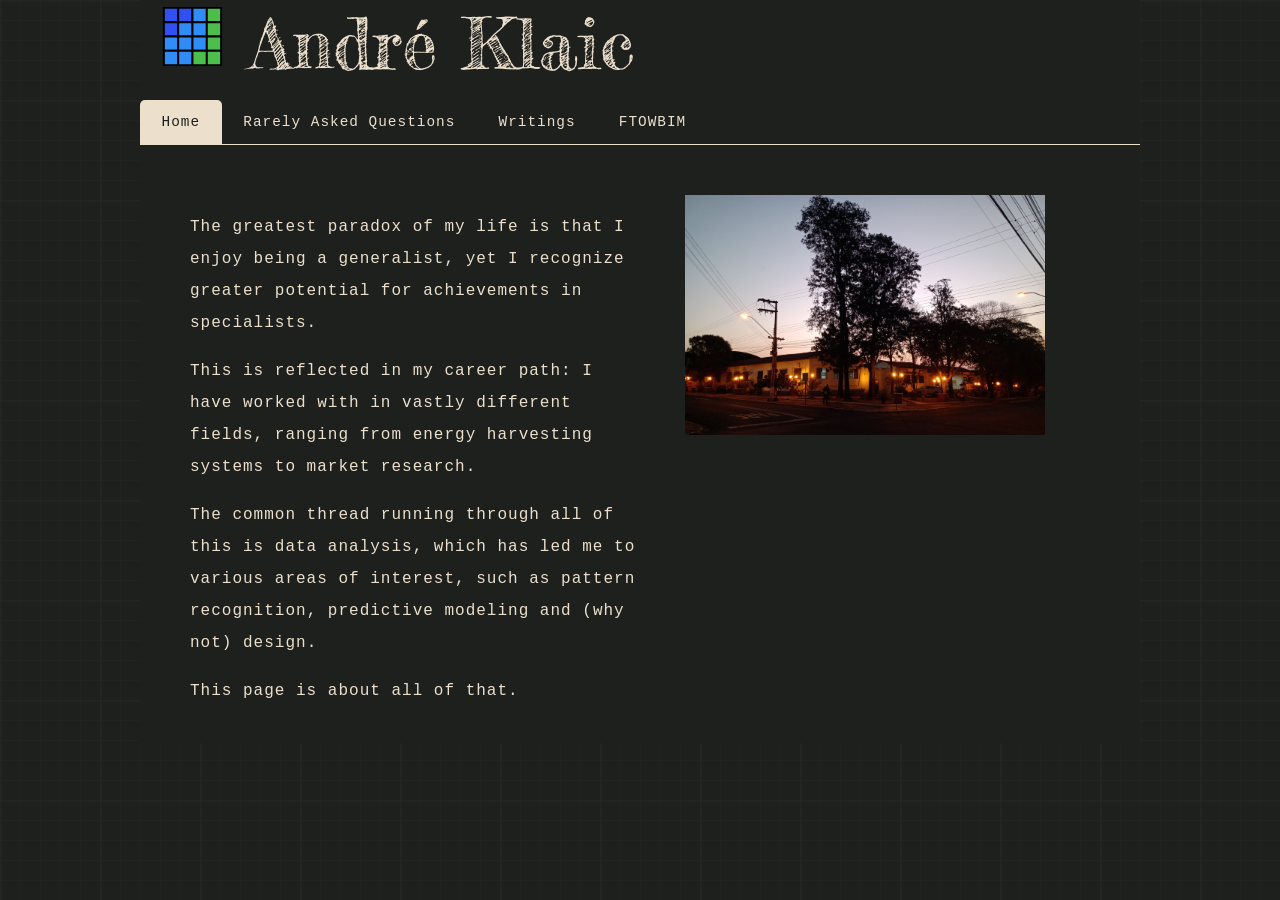
==== commit b8cf0452: "Responsive Design is ON! What was done: 1. Reduced the margins of .tiny-nav 2. On .tiny-nav, "FTWOBI" ====
--- a/index.html
+++ b/index.html
@@ -11,24 +11,7 @@
          content="Welcome to my webpage. Feel free to read my writings about my projects and thoughts. You are going to find content about data analysis and modeling." />
      <!-- CSS  -->
      <link href="styles/style.css" rel="stylesheet" />
-     <!-- Main font -->
-     <link rel="preconnect" href="https://fonts.googleapis.com">
-     <link rel="preconnect" href="https://fonts.gstatic.com" crossorigin>
-     <link href="https://fonts.googleapis.com/css2?family=Lexend+Deca:wght@100..900&display=swap" rel="stylesheet">
-
-     <!-- Title font -->
-     <link rel="preconnect" href="https://fonts.googleapis.com">
-     <link rel="preconnect" href="https://fonts.gstatic.com" crossorigin>
-     <link href="https://fonts.googleapis.com/css2?family=Cinzel+Decorative:wght@400;700;900&display=swap" rel="stylesheet">
-
-     <link rel="preconnect" href="https://fonts.googleapis.com">
-     <link rel="preconnect" href="https://fonts.gstatic.com" crossorigin>
-     <link href="https://fonts.googleapis.com/css2?family=Rubik+80s+Fade&display=swap" rel="stylesheet">
-
-     <link rel="preconnect" href="https://fonts.googleapis.com">
-     <link rel="preconnect" href="https://fonts.gstatic.com" crossorigin>
-     <link href="https://fonts.googleapis.com/css2?family=Yuji+Syuku&display=swap" rel="stylesheet">
-
+     <!-- Fonts -->
      <link rel="preconnect" href="https://fonts.googleapis.com">
      <link rel="preconnect" href="https://fonts.gstatic.com" crossorigin>
      <link href="https://fonts.googleapis.com/css2?family=Fredericka+the+Great&display=swap" rel="stylesheet">
@@ -67,7 +50,7 @@
          <li><a href="./index.html" class="active">Home</a></li>
          <li><a href="pages/interview.html">RAQ</a></li>
          <li><a href="pages/all-writings.html">Writings</a></li>
-         <li><a href="pages/ftowbim.html">FTOWBIM</a></li>
+         <li><a href="pages/ftowbim.html">&#129668</a></li>
        </ul>
      </nav>
 
--- a/styles/style.css
+++ b/styles/style.css
@@ -39,7 +39,7 @@
     font-weight: 400;
     font-style: normal;
 	color: var(--palette1-color4);
-	font-size: clamp(1.75rem, 4vw + 1rem, 4.38rem);
+	font-size: clamp(2rem, 4vw + 1.5rem, 4.38rem);
 	padding: 0px 20px 0px 20px;
 	text-align: left;
 }
@@ -63,6 +63,7 @@
 	display: flex;
 	padding: 0px 0px 0px 0px;
     border-bottom: 1px solid var(--palette1-color4);
+    font-size: clamp(0.9rem, 90%, 1rem);
 }
 
 .main-nav li {
@@ -107,8 +108,9 @@
 	display: None;
 	list-style: none;
 	padding: 0px 0px 0px 0px;
-    border-bottom: 1px solid var(--palette1-color4);	
-}
+    border-bottom: 1px solid var(--palette1-color4);
+    /*font-size: clamp(0.8rem, 90%, 1rem);*/
+}  
 
 .tiny-nav li {
 	font-size: inherit;
@@ -117,7 +119,7 @@
 }
 
 .tiny-nav a {
-	padding: 0.5em 1.5em;
+    padding: 0.3em 1.1em;
 	display: block;
 }
 
@@ -156,18 +158,9 @@
 }
 
 .home-img{
-    /*
-	width: 35%;
-	max-width: 500px;
-	min-width: 35%;
-    */
     margin: 0 auto;
-    /*margin: clamp(1.63rem, 4vw + 1rem ,4.06rem);*/
     width: 80%;
     height: auto;
-	/*padding-right: 50px;
-	align-self: center;*/
-	/*object-fit: contain;*/
 }
 
 div.text-block {
@@ -188,7 +181,7 @@
 
 h2 {
 	text-align: left;
-	font-size: 36px;
+	font-size: 2.25em;
 	margin-bottom: 0;
 }
 
@@ -203,7 +196,7 @@
 
 
 h3 {
-	font-size: 24px;
+	font-size: 1.5em;
 	margin-bottom: 0;
 }
 
@@ -218,6 +211,10 @@
 	line-height: 2;
 }
 
+.content h3+p {
+    margin-top: 0.25em;
+}
+
 /* The settings below add extra emphasis in important lists inside a text */
 li strong, .big_list li::marker {
 	font-size: 1.2em;
@@ -227,9 +224,11 @@
 	margin-top: 5px;
 }
 
-li p:last-of-type {
+li p:last-of-type, h3 p:last-of-type {
 	margin-bottom: 2.5em;
 }
+
+
 
 /* End of the lists settings */
 
@@ -298,7 +297,7 @@
 
 .box {
     width: inherit;
-    margin: 20px 0 1em 0;
+    margin: 1em 0 1em 0;
     background: transparent;
     text-decoration: none;
 }
@@ -410,27 +409,14 @@
 	font-weight: bold;
 }
 
-
-/* Para telas menores que 768px */
-@media (max-width: 1095px) {
-
-	body {
-		
-	}
-
-}
-
-/* body settings for 1095 <= width <= 750 */
-@media (max-width: 1095px) {
-
-	body {
-        width: 95vw;
-	}
-
-}
-
-@media (max-width: 660px) {
-
+@media (max-width: 600px) {
+
+    /* The elements are organized in the order I adjusted and tested them */
+
+    html {
+    	font-size: clamp(0.8rem, 90%, 1rem);
+    }
+    
 	.main-nav {
 		display: None;
 	}
@@ -439,6 +425,55 @@
 		display: flex;
 	}
 
+	article.home {
+		display: block;
+	}
+
+	div.text-block {
+	    /*font-size: clamp(0.8rem, 90%, 1rem);*/
+		max-height: 50vh;
+		overflow-y: scroll;
+		scroll-behavior: smooth;
+	}
+
+	.home-img{
+	    margin: 2em auto 0em auto;
+	    width: auto;
+	    height: 60vw;
+	}
+
+	.container {
+	    justify-content: left;
+	    width: 96%;
+	    display: grid;
+	    grid-template-columns: 100%;
+		margin-top: 1.5em;
+		margin-left: 2%;
+		margin-right: 2%;
+	}
+
+	.box {
+	    width: inherit;
+	    margin: 1em 0 1em 0;
+	    background: transparent;
+	    text-decoration: none;
+	}
+
+	.box img {
+	    float: left;
+		height: 60px;
+		margin-right: 1em;
+		border-radius: 3px;
+	}
+
+	h2 {
+		font-size: 2em;
+	}
+
+	h3 {
+	    font-size: 1.25em;
+	}
 	
-
-}
+	
+
+}
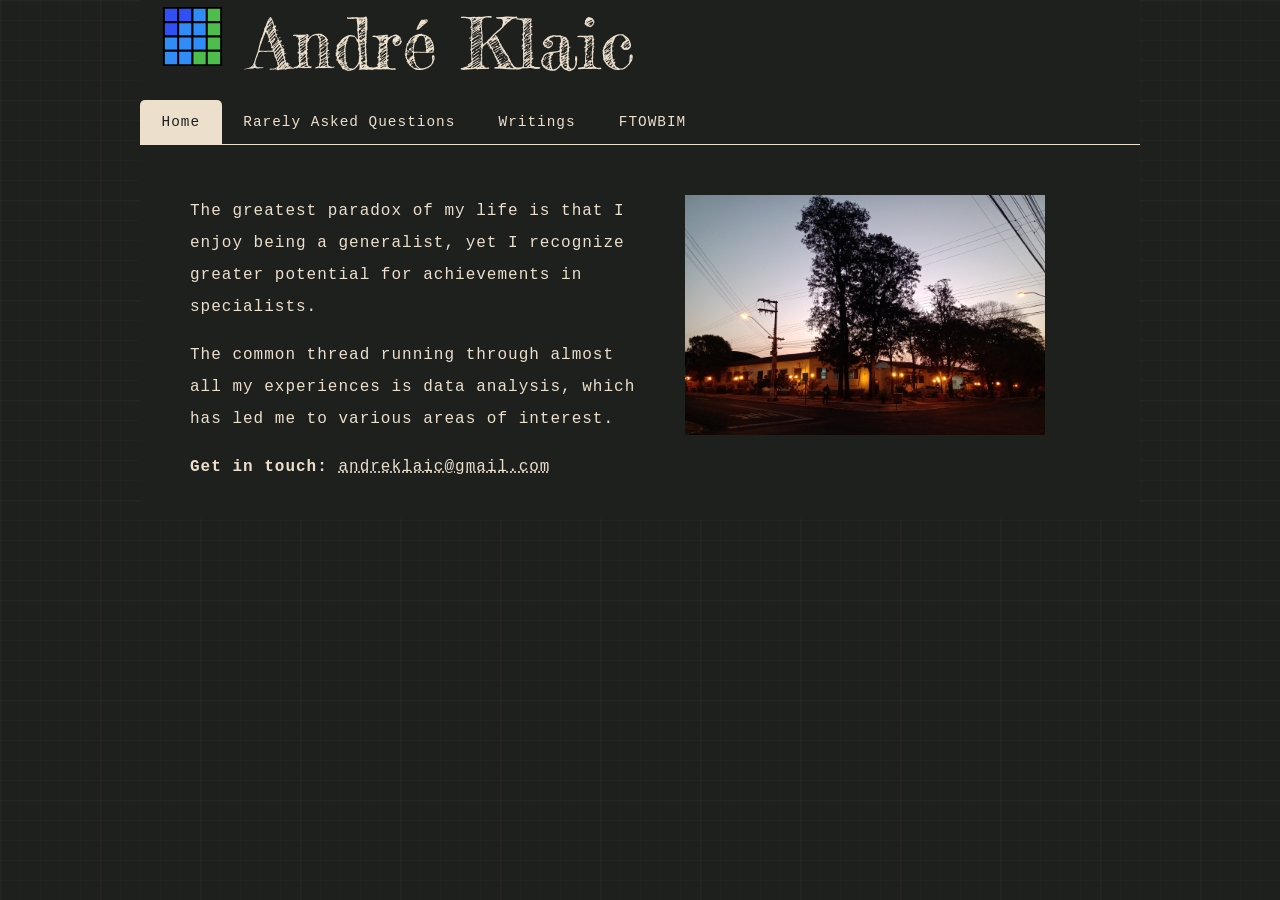
==== commit 77141650: "Update home-page text" ====
--- a/index.html
+++ b/index.html
@@ -50,7 +50,7 @@
          <li><a href="./index.html" class="active">Home</a></li>
          <li><a href="pages/interview.html">RAQ</a></li>
          <li><a href="pages/all-writings.html">Writings</a></li>
-         <li><a href="pages/ftowbim.html">&#129668</a></li>
+         <li><a href="pages/ftowbim.html">FTOWBIM</a></li>
        </ul>
      </nav>
 
@@ -61,11 +61,9 @@
        <div class="text-block">
 	       <p class="home">The greatest paradox of my life is that I enjoy being a generalist,
 	       yet I recognize greater potential for achievements in specialists.</p>
-	       <p class="home">This is reflected in my career path: I have worked with in vastly different fields,
-	       ranging from energy harvesting systems to market research.</p>
-	       <p class="home">The common thread running through all of this is <span class="highlight">data analysis</span>, which has led me to various areas 
-	       of interest, such as <span class="highlight">pattern recognition</span>, <span class="highlight">predictive modeling</span> and (why not) <span class="highlight">design</span>.</p>
-	       <p class="home">This page is about all of that.</p>
+	       <p class="home">The common thread running through almost all my experiences is <span class="highlight">data analysis</span>, which has led me to various areas 
+	       of interest.</p>
+	       <p class="home"><b>Get in touch: </b><a href="mailto:andreklaic@gmail.com">andreklaic@gmail.com</a></p>
 	   </div>
 
        <img src="images/lelio-corner.jpg" 
--- a/styles/style.css
+++ b/styles/style.css
@@ -177,6 +177,11 @@
 	letter-spacing: 1px;
 }
 
+p.home:first-of-type{
+	margin-top: 0px;
+}
+
+
 /* Utils for every published text */
 
 h2 {
@@ -363,7 +368,7 @@
 }
 
 img.img_ftowbim {
-	width: 10%;
+	width: 85px;
 	height: auto;
 	display: block;
 	margin-left: auto;
